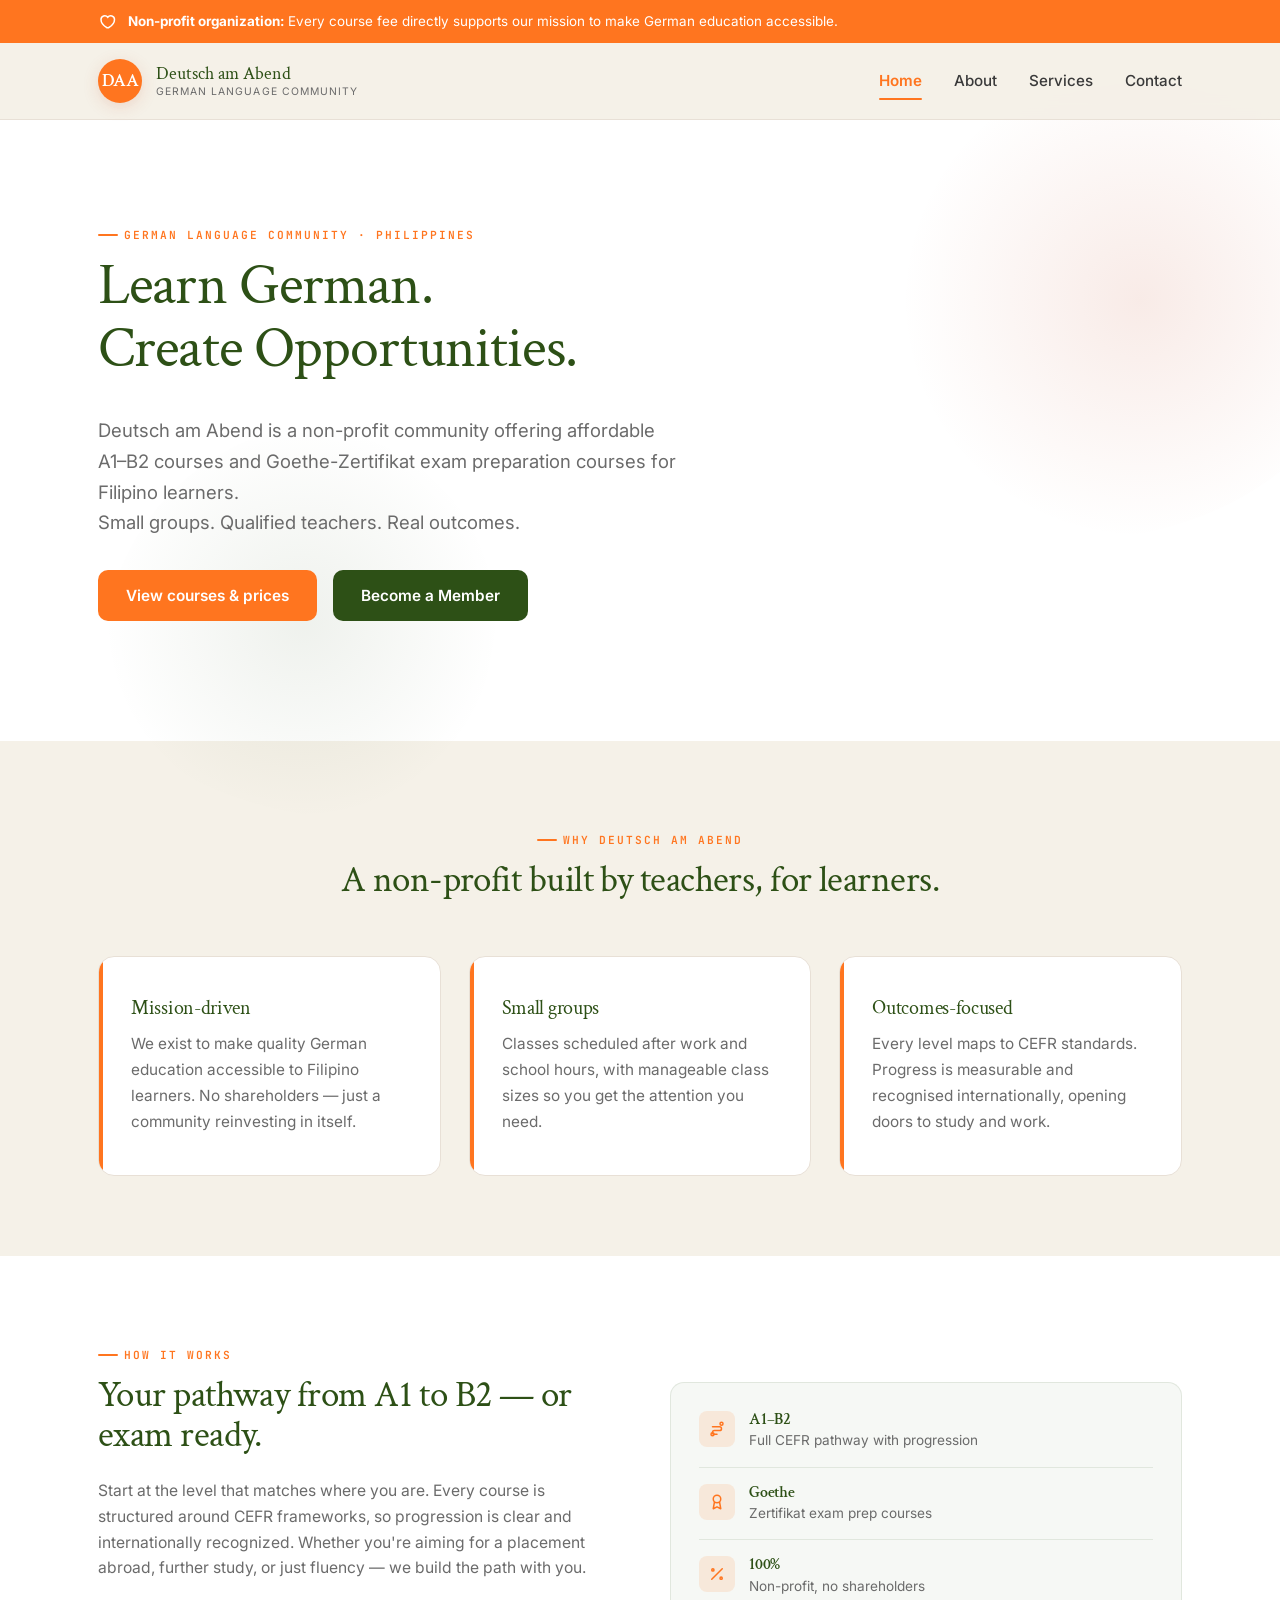
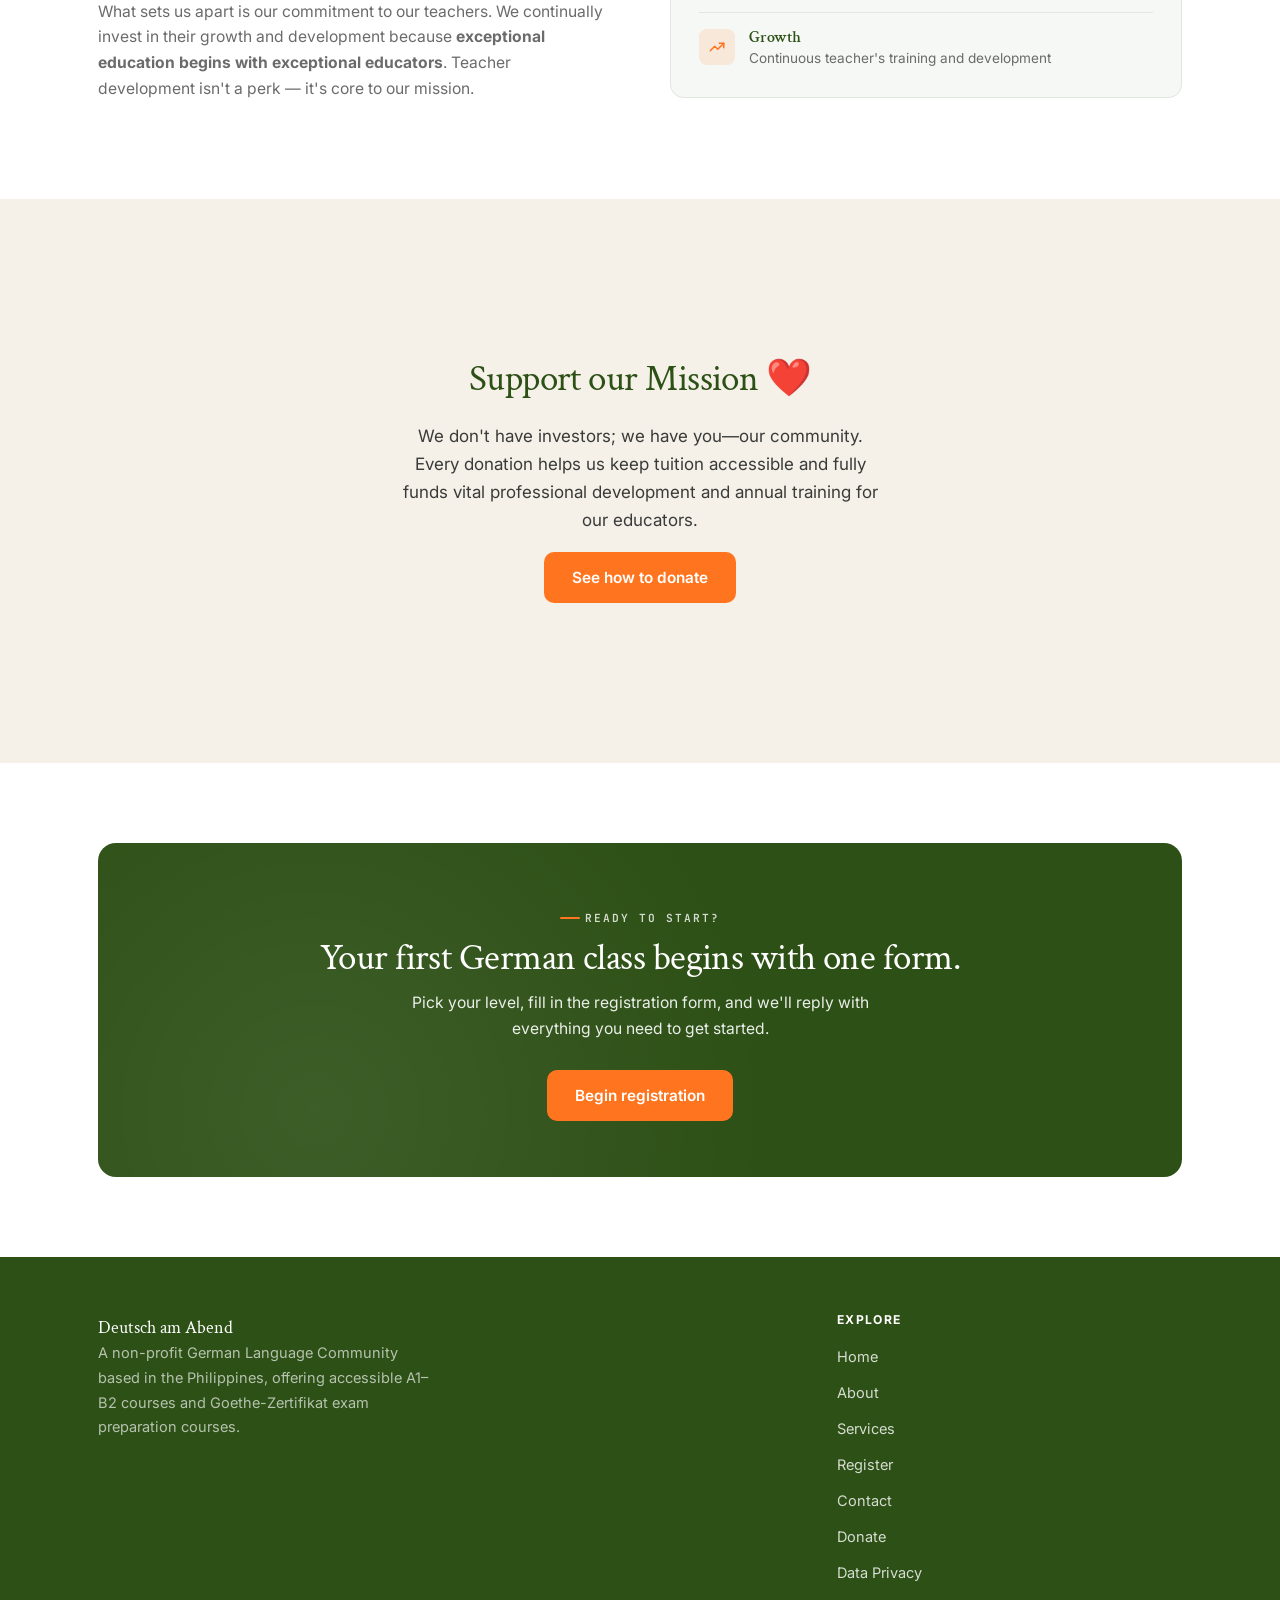
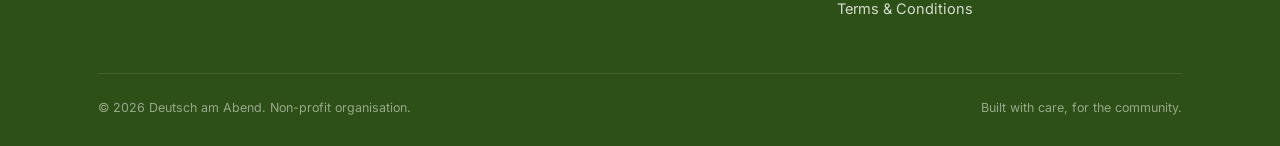
==== index.html @ a99c8fd9 "Add files via upload" ====
<!doctype html>
<html lang="en">
  <head>
    <meta charset="UTF-8" />
    <meta name="viewport" content="width=device-width, initial-scale=1.0" />
    <title>Deutsch am Abend — German Classes A1 to B2 & Exam Prep</title>
    <meta
      name="description"
      content="Learn German in the evening. A1–B2 courses and Goethe-Zertifikat prep from a non-profit community."
    />
    <link rel="preconnect" href="https://fonts.googleapis.com" />
    <link
      href="https://fonts.googleapis.com/css2?family=Crimson+Text:wght@400;600;700&family=Inter:wght@400;500;600;700&family=JetBrains+Mono:wght@500;700&display=swap"
      rel="stylesheet"
    />
    <link rel="stylesheet" href="assets/style.css" />
  </head>
  <body>
    <a href="#main" class="skip-link">Skip to main content</a>

    <div class="np-banner">
      <div class="container">
        <svg
          width="18"
          height="18"
          viewBox="0 0 24 24"
          fill="none"
          stroke="currentColor"
          stroke-width="2"
        >
          <path
            d="M12 21s-8-4.5-8-11a5 5 0 0 1 9-3 5 5 0 0 1 9 3c0 6.5-8 11-8 11z"
          />
        </svg>
        <span
          ><strong>Non-profit organization:</strong> Every course fee directly
          supports our mission to make German education accessible.</span
        >
      </div>
    </div>

    <header class="site-header">
      <div class="container">
        <a href="index.html" class="brand">
          <span class="brand-mark">DAA</span>
          <span class="brand-name"
            >Deutsch am Abend<small>German Language Community</small></span
          >
        </a>
        <button class="nav-toggle" aria-label="Open menu" aria-expanded="false">
          <svg
            viewBox="0 0 24 24"
            fill="none"
            stroke="currentColor"
            stroke-width="2"
          >
            <path d="M3 6h18M3 12h18M3 18h18" />
          </svg>
        </button>
        <nav class="main-nav" aria-label="Main">
          <a href="index.html" aria-current="page">Home</a>
          <a href="about.html">About</a>
          <a href="services.html">Services</a>
          <!-- <a href="registration.html">Register</a> -->
          <a href="contact.html">Contact</a>
        </nav>
      </div>
    </header>

    <main id="main">
      <section class="hero">
        <div class="container">
          <div class="hero-inner">
            <span class="eyebrow">German Language Community · Philippines</span>
            <h1>
              Learn German.<br />
              Create Opportunities.
            </h1>
            <p class="lede">
              Deutsch am Abend is a non-profit community offering affordable
              A1–B2 courses and Goethe-Zertifikat exam preparation courses for Filipino learners. <br>
              Small groups. Qualified teachers. Real outcomes.</p>
            </p>
            <div class="btn-row">
              <a href="services.html" class="btn btn-primary"
                >View courses & prices</a
              >
              <a href="services.html#membership" class="btn btn-secondary"
                >Become a Member</a
              >
            </div>
          </div>
        </div>
      </section>

      <section class="section-cream">
        <div class="container">
          <div class="section-head center">
            <span class="eyebrow">Why Deutsch am Abend</span>
            <h2>A non-profit built by teachers, for learners.</h2>
          </div>
          <div class="cards-grid">
            <div class="card">
              <h3>Mission-driven</h3>
              <p>
                We exist to make quality German education accessible to Filipino
                learners. No shareholders — just a community reinvesting in
                itself.
              </p>
            </div>
            <div class="card">
              <h3>Small groups</h3>
              <p>
                Classes scheduled after work and school hours, with manageable
                class sizes so you get the attention you need.
              </p>
            </div>
            <div class="card">
              <h3>Outcomes-focused</h3>
              <p>
                Every level maps to CEFR standards. Progress is measurable and
                recognised internationally, opening doors to study and work.
              </p>
            </div>
          </div>
        </div>
      </section>

      <section class="section-paper">
        <div class="container">
          <div class="split">
            <div>
              <span class="eyebrow">How it works</span>
              <h2>Your pathway from A1 to B2 — or exam ready.</h2>
              <p>
                Start at the level that matches where you are. Every course is
                structured around CEFR frameworks, so progression is clear and
                internationally recognized. Whether you're aiming for a
                placement abroad, further study, or just fluency — we build the
                path with you.
              </p>
              <p>
                What sets us apart is our commitment to our teachers. We
                continually invest in their growth and development because
                <strong>
                  exceptional education begins with exceptional
                  educators</strong
                >. Teacher development isn't a perk — it's core to our mission.
              </p>
            </div>
            <div class="stat-box">
              <div class="fact-list">
                <div class="fact-item">
                  <span class="fact-icon">
                    <svg
                      viewBox="0 0 24 24"
                      fill="none"
                      stroke="currentColor"
                      stroke-width="2"
                      stroke-linecap="round"
                      stroke-linejoin="round"
                    >
                      <circle cx="6" cy="19" r="2" />
                      <circle cx="18" cy="5" r="2" />
                      <path d="M12 19H8.5a2.5 2.5 0 0 1 0-5h7a2.5 2.5 0 0 0 0-5H6" />
                    </svg>
                  </span>
                  <div>
                    <h4>A1–B2</h4>
                    <p>Full CEFR pathway with progression</p>
                  </div>
                </div>
                <div class="fact-item">
                  <span class="fact-icon">
                    <svg
                      viewBox="0 0 24 24"
                      fill="none"
                      stroke="currentColor"
                      stroke-width="2"
                      stroke-linecap="round"
                      stroke-linejoin="round"
                    >
                      <circle cx="12" cy="8" r="5" />
                      <path d="M8.5 12.5 7 21l5-2.5 5 2.5-1.5-8.5" />
                    </svg>
                  </span>
                  <div>
                    <h4>Goethe</h4>
                    <p>Zertifikat exam prep courses</p>
                  </div>
                </div>
                <div class="fact-item">
                  <span class="fact-icon">
                    <svg
                      viewBox="0 0 24 24"
                      fill="none"
                      stroke="currentColor"
                      stroke-width="2"
                      stroke-linecap="round"
                      stroke-linejoin="round"
                    >
                      <path d="M19 5 5 19" />
                      <circle cx="6.5" cy="6.5" r="1.5" />
                      <circle cx="17.5" cy="17.5" r="1.5" />
                    </svg>
                  </span>
                  <div>
                    <h4>100%</h4>
                    <p>Non-profit, no shareholders</p>
                  </div>
                </div>
                <div class="fact-item">
                  <span class="fact-icon">
                    <svg
                      viewBox="0 0 24 24"
                      fill="none"
                      stroke="currentColor"
                      stroke-width="2"
                      stroke-linecap="round"
                      stroke-linejoin="round"
                    >
                      <path d="M3 17l6-6 4 4 8-8" />
                      <path d="M15 7h6v6" />
                    </svg>
                  </span>
                  <div>
                    <h4>Growth</h4>
                    <p>Continuous teacher's training and development</p>
                  </div>
                </div>
              </div>
            </div>
          </div>
        </div>
      </section>

      <section class="section-cream">
        <div class="container">
          <div class="donation-box">
            <h2>Support our Mission ❤️</h2>
            <p>
              We don't have investors; we have you—our community. <br />
              Every donation helps us keep tuition accessible and fully funds
              vital professional development and annual training for our
              educators.
            </p>
            <div class="donation-methods">
              <a href="donate.html" class="btn btn-primary"
                >See how to donate</a
              >
            </div>
          </div>
        </div>
      </section>

      <section class="section-paper">
        <div class="container">
          <div class="cta-band">
            <span class="eyebrow" style="color: rgba(255, 255, 255, 0.8)"
              >Ready to start?</span
            >
            <h2>Your first German class begins with one form.</h2>
            <p>
              Pick your level, fill in the registration form, and we'll reply
              with everything you need to get started.
            </p>
            <a href="registration.html" class="btn btn-primary"
              >Begin registration</a
            >
          </div>
        </div>
      </section>
    </main>

    <footer class="site-footer">
      <div class="container">
        <div class="footer-grid">
          <div class="footer-brand">
            <span class="brand-name" style="color: #fff">Deutsch am Abend</span>
            <p>
              A non-profit German Language Community based in the Philippines,
              offering accessible A1–B2 courses and Goethe-Zertifikat exam
              preparation courses.
            </p>
          </div>
          <div>
            <h4>Explore</h4>
            <ul>
              <li><a href="index.html">Home</a></li>
              <li><a href="about.html">About</a></li>
              <li><a href="services.html">Services</a></li>
              <li><a href="registration.html">Register</a></li>
              <li><a href="contact.html">Contact</a></li>
              <li><a href="donate.html">Donate</a></li>
              <li><a href="data-privacy.html">Data Privacy</a></li>
              <li><a href="terms.html">Terms &amp; Conditions</a></li>
            </ul>
          </div>
        </div>
        <div class="footer-bottom">
          <span>© 2026 Deutsch am Abend. Non-profit organisation.</span>
          <span>Built with care, for the community.</span>
        </div>
      </div>
    </footer>

    <script src="assets/main.js"></script>
  </body>
</html>
---- assets/style.css ----
/* ============================================================
   Deutsch am Abend v2 — Shared Stylesheet
   Theme: Warm terracotta & forest green, human-centered design
   ============================================================ */

:root {
  --orange: #ff751f; /* professional orange, primary accent */
  --orange-dark: #a84a2e;
  --forest: #2d5016; /* grounded forest green */
  --forest-light: #d4ddce;
  --cream: #f5f1e8; /* warm off-white background */
  --paper: #ffffff;
  --charcoal: #3a3a3a; /* body text */
  --slate: #6b6b6b; /* secondary text */
  --sage: #8ba888; /* soft green accent */
  --gold: #d4a574; /* warm highlight */
  --line: #e8e0d6; /* hairline borders */
  --shadow: 0 12px 40px rgba(45, 80, 22, 0.08);

  --display: "Crimson Text", Georgia, "Times New Roman", serif;
  --body: "Inter", -apple-system, BlinkMacSystemFont, "Segoe UI", sans-serif;
  --mono: "JetBrains Mono", "Courier New", monospace;
}

* {
  box-sizing: border-box;
}
html {
  scroll-behavior: smooth;
}

body {
  margin: 0;
  font-family: var(--body);
  background: var(--cream);
  color: var(--charcoal);
  line-height: 1.65;
  font-size: 17px;
  -webkit-font-smoothing: antialiased;
}

img {
  max-width: 100%;
  display: block;
}
a {
  color: inherit;
}

h1,
h2,
h3,
h4 {
  font-family: var(--display);
  font-weight: 500;
  letter-spacing: -0.015em;
  margin: 0 0 0.6em 0;
  color: var(--forest);
  line-height: 1.1;
}

h1 {
  font-size: clamp(2.2rem, 5vw, 3.6rem);
}
h2 {
  font-size: clamp(1.6rem, 3vw, 2.3rem);
}
h3 {
  font-size: 1.25rem;
}
h4 {
  font-size: 1rem;
}

p {
  margin: 0 0 1.1em 0;
}

.eyebrow {
  font-family: var(--mono);
  font-size: 0.7rem;
  letter-spacing: 0.18em;
  text-transform: uppercase;
  color: var(--orange);
  display: inline-flex;
  align-items: center;
  gap: 0.5em;
  margin-bottom: 0.9em;
  font-weight: 600;
}
.eyebrow::before {
  content: "";
  width: 20px;
  height: 2px;
  background: var(--orange);
  display: inline-block;
  border-radius: 2px;
}

.container {
  max-width: 1140px;
  margin: 0 auto;
  padding: 0 28px;
}

.skip-link {
  position: absolute;
  left: -9999px;
  top: auto;
  background: var(--forest);
  color: #fff;
  padding: 10px 16px;
  z-index: 999;
  border-radius: 0 0 6px 0;
  font-weight: 600;
}
.skip-link:focus {
  left: 0;
  top: 0;
}

:focus-visible {
  outline: 3px solid var(--orange);
  outline-offset: 3px;
  border-radius: 3px;
}

/* Header */
.site-header {
  position: sticky;
  top: 0;
  z-index: 100;
  background: rgba(245, 241, 232, 0.94);
  backdrop-filter: blur(10px);
  border-bottom: 1px solid var(--line);
}
.site-header .container {
  display: flex;
  align-items: center;
  justify-content: space-between;
  padding: 16px 28px;
  gap: 24px;
}
.brand {
  display: flex;
  align-items: center;
  gap: 14px;
  text-decoration: none;
  flex-shrink: 0;
}
.brand-mark {
  width: 44px;
  height: 44px;
  border-radius: 50%;
  background: var(--orange);

  /* linear-gradient(
    135deg,
    var(--orange) 60%,
    var(--orange-dark) 60%,
    var(--gold) 100%
  ); */

  display: flex;
  align-items: center;
  justify-content: center;
  color: #fff;
  font-family: var(--display);
  font-weight: 600;
  font-size: 1.1rem;
  flex-shrink: 0;
  box-shadow: 0 4px 16px rgba(200, 90, 58, 0.18);
}
.brand-name {
  font-family: var(--display);
  font-weight: 500;
  font-size: 1.15rem;
  color: var(--forest);
  line-height: 1.1;
}
.brand-name small {
  display: block;
  font-family: var(--body);
  font-weight: 400;
  font-size: 0.65rem;
  letter-spacing: 0.1em;
  text-transform: uppercase;
  color: var(--slate);
  margin-top: 2px;
}

nav.main-nav {
  display: flex;
  align-items: center;
  gap: 32px;
  flex-wrap: wrap;
}
nav.main-nav a {
  text-decoration: none;
  font-weight: 500;
  font-size: 0.95rem;
  color: var(--charcoal);
  position: relative;
  padding: 4px 0;
  transition: color 0.2s ease;
}
nav.main-nav a::after {
  content: "";
  position: absolute;
  left: 0;
  bottom: -3px;
  width: 0;
  height: 2.5px;
  background: var(--orange);
  border-radius: 2px;
  transition: width 0.28s ease;
}
nav.main-nav a:hover::after,
nav.main-nav a[aria-current="page"]::after {
  width: 100%;
}
nav.main-nav a[aria-current="page"] {
  color: var(--orange);
  font-weight: 600;
}

.lang-switch {
  display: flex;
  gap: 8px;
  font-family: var(--mono);
  font-size: 0.75rem;
  font-weight: 600;
}
.lang-switch a {
  text-decoration: none;
  padding: 6px 11px;
  border: 1.5px solid var(--line);
  border-radius: 6px;
  color: var(--slate);
  transition: all 0.2s ease;
}
.lang-switch a.active {
  background: var(--forest);
  color: #fff;
  border-color: var(--forest);
}
.lang-switch a:hover:not(.active) {
  border-color: var(--orange);
  color: var(--orange);
}

.nav-toggle {
  display: none;
}

@media (max-width: 760px) {
  .nav-toggle {
    display: inline-flex;
    align-items: center;
    justify-content: center;
    width: 40px;
    height: 40px;
    border: 1px solid var(--line);
    border-radius: 8px;
    background: transparent;
    cursor: pointer;
    color: var(--charcoal);
  }
  .nav-toggle svg {
    width: 20px;
    height: 20px;
  }
  nav.main-nav {
    display: none;
    position: absolute;
    top: 100%;
    left: 0;
    right: 0;
    background: var(--paper);
    border-bottom: 1px solid var(--line);
    flex-direction: column;
    align-items: flex-start;
    padding: 20px 28px 24px;
    gap: 18px;
    box-shadow: var(--shadow);
  }
  nav.main-nav.open {
    display: flex;
  }
  .lang-switch {
    order: 99;
    margin-top: 8px;
  }
}

/* Hero */
.hero {
  position: relative;
  /* overflow: hidden; */
  background: var(--paper);
  padding: 96px 0 120px;
}
.hero::before {
  content: "";
  position: absolute;
  top: -60px;
  right: -100px;
  width: 480px;
  height: 480px;
  background: radial-gradient(
    circle,
    rgba(200, 90, 58, 0.12) 0%,
    rgba(200, 90, 58, 0) 70%
  );
  border-radius: 40% 60% 70% 30% / 40% 50% 60% 50%;
  pointer-events: none;
}
.hero::after {
  content: "";
  position: absolute;
  bottom: -80px;
  left: 8%;
  width: 400px;
  height: 400px;
  background: radial-gradient(
    circle,
    rgba(45, 80, 22, 0.08) 0%,
    rgba(45, 80, 22, 0) 70%
  );
  border-radius: 60% 40% 30% 70% / 60% 30% 70% 40%;
  pointer-events: none;
}
.hero .container {
  position: relative;
  z-index: 2;
}
.hero-inner {
  max-width: 680px;
}
.hero h1 {
  color: var(--forest);
}
.hero p.lede {
  font-size: 1.16rem;
  color: var(--slate);
  max-width: 580px;
  margin-bottom: 32px;
}

.btn-row {
  display: flex;
  gap: 16px;
  flex-wrap: wrap;
  margin-top: 8px;
}

.btn {
  display: inline-flex;
  align-items: center;
  gap: 8px;
  padding: 13px 28px;
  border-radius: 10px;
  font-weight: 600;
  font-size: 0.96rem;
  text-decoration: none;
  border: none;
  cursor: pointer;
  transition: all 0.2s ease;
  font-family: var(--body);
}
.btn-primary {
  background: var(--orange);
  color: #fff;
}
.btn-primary:hover {
  background: var(--orange-dark);
  transform: translateY(-2px);
  box-shadow: 0 6px 20px rgba(200, 90, 58, 0.25);
}
.btn-secondary {
  background: #2d5016;
  color: #fff;
}
.btn-secondary:hover {
  background: var(--forest-light);
  transform: translateY(-2px);
  box-shadow: 0 6px 20px rgba(69, 119, 44, 0.25);
}
.btn-ghost {
  background: transparent;
  border: 2px solid var(--forest);
  color: var(--forest);
}
.btn-ghost:hover {
  background: var(--forest);
  color: #fff;
}

/* Sections */
section {
  padding: 80px 0;
}
.section-cream {
  background: var(--cream);
}
.section-paper {
  background: var(--paper);
}
.section-forest {
  background: var(--forest);
  color: #fff;
}
.section-forest h2,
.section-forest h3 {
  color: #fff;
}

.section-head {
  max-width: 660px;
  margin-bottom: 56px;
}
.section-head.center {
  margin-left: auto;
  margin-right: auto;
  text-align: center;
}

/* Cards */
.cards-grid {
  display: grid;
  grid-template-columns: repeat(3, 1fr);
  gap: 28px;
}
@media (max-width: 880px) {
  .cards-grid {
    grid-template-columns: 1fr;
  }
}

.card {
  background: var(--paper);
  border: 1px solid var(--line);
  border-radius: 16px;
  padding: 40px 32px;
  position: relative;
  overflow: hidden;
  transition:
    transform 0.2s ease,
    box-shadow 0.2s ease;
}
.card:hover {
  transform: translateY(-4px);
  box-shadow: var(--shadow);
}
.card::before {
  content: "";
  position: absolute;
  top: 0;
  left: 0;
  width: 4px;
  height: 100%;
  background: var(--orange);
}
.card h3 {
  margin-top: 0;
  color: var(--forest);
}
.card p {
  color: var(--slate);
  margin: 0;
  font-size: 0.96rem;
  line-height: 1.7;
}

/* Split layout */
.split {
  display: grid;
  grid-template-columns: 1fr 1fr;
  gap: 60px;
  align-items: center;
}
@media (max-width: 880px) {
  .split {
    grid-template-columns: 1fr;
    gap: 40px;
  }
}

.split h2 {
  color: var(--forest);
}
.split p {
  color: var(--slate);
  font-size: 0.98rem;
}

.stat-box {
  background: rgba(45, 80, 22, 0.04);
  border: 1px solid rgba(45, 80, 22, 0.1);
  border-radius: 14px;
  padding: 28px;
  margin-top: 24px;
}
.stat {
  display: grid;
  grid-template-columns: 1fr 1fr;
  gap: 20px;
  margin-bottom: 20px;
}
.stat:last-child {
  margin-bottom: 0;
}
.stat-num {
  font-family: var(--display);
  font-size: 2rem;
  color: var(--orange);
  line-height: 1;
  font-weight: 600;
}
.stat-label {
  font-size: 0.85rem;
  color: var(--slate);
  line-height: 1.5;
  align-self: center;
}

.fact-list {
  display: flex;
  flex-direction: column;
}
.fact-item {
  display: flex;
  gap: 14px;
  align-items: flex-start;
  padding: 16px 0;
  border-bottom: 1px solid rgba(45, 80, 22, 0.1);
}
.fact-item:first-child {
  padding-top: 0;
}
.fact-item:last-child {
  padding-bottom: 0;
  border-bottom: none;
}
.fact-icon {
  width: 36px;
  height: 36px;
  border-radius: 8px;
  background: rgba(255, 117, 31, 0.12);
  display: flex;
  align-items: center;
  justify-content: center;
  flex-shrink: 0;
}
.fact-icon svg {
  width: 18px;
  height: 18px;
  color: var(--orange);
}
.fact-item h4 {
  font-family: var(--display);
  font-weight: 600;
  font-size: 0.98rem;
  color: var(--forest);
  margin: 0 0 2px;
}
.fact-item p {
  font-size: 0.85rem;
  color: var(--slate);
  margin: 0;
  line-height: 1.5;
}

/* Course cards */
.course-grid {
  display: grid;
  grid-template-columns: repeat(4, 1fr);
  gap: 24px;
}
@media (max-width: 1000px) {
  .course-grid {
    grid-template-columns: repeat(2, 1fr);
  }
}
@media (max-width: 600px) {
  .course-grid {
    grid-template-columns: 1fr;
  }
}

.course-card {
  background: var(--paper);
  border: 1px solid var(--line);
  border-radius: 14px;
  padding: 32px 26px;
  display: flex;
  flex-direction: column;
  transition:
    transform 0.2s ease,
    box-shadow 0.2s ease;
  position: relative;
}
.course-card::before {
  content: "";
  position: absolute;
  top: 0;
  left: 0;
  right: 0;
  height: 3px;
  background: linear-gradient(90deg, var(--orange), var(--gold));
  border-radius: 14px 14px 0 0;
}
.course-card:hover {
  transform: translateY(-6px);
  box-shadow: var(--shadow);
}

.course-level {
  font-family: var(--mono);
  font-size: 0.7rem;
  letter-spacing: 0.15em;
  color: var(--orange);
  margin-bottom: 8px;
  font-weight: 700;
  text-transform: uppercase;
}
.course-card h3 {
  margin-top: 0;
  margin-bottom: 6px;
}
.course-card .desc {
  color: var(--slate);
  font-size: 0.93rem;
  flex-grow: 1;
  margin-bottom: 18px;
  line-height: 1.7;
}
.course-meta {
  display: grid;
  grid-template-columns: 1fr auto;
  gap: 16px;
  align-items: flex-end;
  padding: 16px 0;
  margin: 16px 0;
  border-top: 1px solid var(--line);
  border-bottom: 1px solid var(--line);
}
.price {
  font-family: var(--display);
  font-size: 1.6rem;
  color: var(--orange);
  font-weight: 600;
  line-height: 1;
}
.price small {
  font-family: var(--body);
  font-size: 0.7rem;
  color: var(--slate);
  font-weight: 400;
  display: block;
  margin-top: 4px;
}
.price-compare {
  display: flex;
  flex-direction: column;
  gap: 8px;
}
.price-row {
  display: flex;
  align-items: baseline;
  justify-content: space-between;
  gap: 10px;
  padding: 6px 10px;
  border-radius: 7px;
}
.price-row .price-row-label {
  font-family: var(--mono);
  font-size: 0.62rem;
  letter-spacing: 0.06em;
  text-transform: uppercase;
  font-weight: 700;
}
.price-row .price-row-amount {
  font-family: var(--display);
  font-weight: 700;
  white-space: nowrap;
}
.price-row.is-regular {
  background: transparent;
}
.price-row.is-regular .price-row-label {
  color: var(--slate);
}
.price-row.is-regular .price-row-amount {
  font-size: 1.05rem;
  color: var(--slate);
}
.price-row.is-member {
  background: rgba(255, 117, 31, 0.08);
  border: 1px solid rgba(255, 117, 31, 0.18);
}
.price-row.is-member .price-row-label {
  color: var(--orange-dark);
}
.price-row.is-member .price-row-amount {
  font-size: 1.35rem;
  color: var(--orange);
}
.price-row .price-unit {
  font-family: var(--body);
  font-size: 0.62rem;
  font-weight: 400;
  color: var(--slate);
}
.duration {
  font-size: 0.8rem;
  color: var(--slate);
  text-align: right;
  line-height: 1.5;
}
.course-card .btn {
  margin-top: 16px;
  width: 100%;
  justify-content: center;
}

.exam-card {
  grid-column: 1 / -1;
  background: linear-gradient(
    135deg,
    var(--forest) 0%,
    var(--forest-light) 100%
  );
  color: #fff;
  border: none;
  padding: 40px;
  display: grid;
  grid-template-columns: 2fr 1fr;
  gap: 40px;
  align-items: center;
}
.exam-card::before {
  display: none;
}
.exam-card h3 {
  color: #fff;
  margin-top: 0;
}
.exam-card .course-level {
  color: var(--gold);
}
.exam-card .desc {
  color: rgba(255, 255, 255, 0.85);
}
.exam-card .price {
  color: var(--gold);
}
.exam-card .duration {
  color: rgba(255, 255, 255, 0.8);
}
.exam-card .course-meta {
  border-color: rgba(255, 255, 255, 0.2);
}
@media (max-width: 760px) {
  .exam-card {
    grid-template-columns: 1fr;
    padding: 32px;
  }
}

.price-note {
  font-size: 0.83rem;
  color: var(--slate);
  margin-top: 28px;
  padding: 14px 20px;
  background: rgba(200, 90, 58, 0.06);
  border-left: 3px solid var(--orange);
  border-radius: 6px;
}

/* ========== SCHEDULE TABLE ========== */
.schedule-wrap {
  overflow-x: auto;
  margin: 1.5rem 0;
  border-radius: var(--radius);
  box-shadow: var(--shadow);
}
table.schedule {
  width: 100%;
  border-collapse: collapse;
  background: #fff;
  min-width: 640px;
}
table.schedule th,
table.schedule td {
  padding: 0.9rem 1rem;
  text-align: left;
  border-bottom: 1px solid var(--border);
}
table.schedule th {
  background: #2d5016;
  color: #fff;
  font-weight: 600;
  font-family: "Crimson Text", serif;
  font-size: 1.05rem;
}
table.schedule tr:last-child td {
  border-bottom: 0;
}
table.schedule tr:nth-child(even) td {
  background: var(--cream);
}
.admin-note {
  background: var(--green-light);
  border-left: 4px solid var(--green);
  padding: 1rem 1.25rem;
  border-radius: 6px;
  font-size: 0.92rem;
  color: var(--green-dark);
  margin-top: 1rem;
}
/* Included features */
.included {
  display: grid;
  grid-template-columns: repeat(3, 1fr);
  gap: 28px;
  margin-top: 24px;
}
@media (max-width: 880px) {
  .included {
    grid-template-columns: 1fr;
  }
}
.included-item {
  display: flex;
  gap: 16px;
  align-items: flex-start;
}
.included-item svg {
  flex-shrink: 0;
  margin-top: 2px;
  color: var(--orange);
  width: 22px;
  height: 22px;
}
.included-item strong {
  display: block;
  font-family: var(--display);
  color: var(--forest);
  margin-bottom: 4px;
  font-weight: 600;
}
.included-item p {
  margin: 0;
  color: var(--slate);
  font-size: 0.92rem;
  line-height: 1.6;
}

/* Form */
.form-shell {
  background: var(--paper);
  border: 1px solid var(--line);
  border-radius: 16px;
  padding: 48px;
  box-shadow: 0 4px 16px rgba(0, 0, 0, 0.06);
  max-width: 800px;
  margin: 0 auto;
}
@media (max-width: 600px) {
  .form-shell {
    padding: 32px 24px;
  }
}

fieldset {
  border: none;
  margin: 0 0 36px 0;
  padding: 0;
}
fieldset legend {
  font-family: var(--display);
  font-weight: 600;
  color: var(--forest);
  font-size: 1.1rem;
  padding: 0;
  margin-bottom: 20px;
  border-bottom: 2px solid var(--orange);
  width: 100%;
  padding-bottom: 12px;
}

.field {
  margin-bottom: 22px;
}
.field label {
  display: block;
  font-weight: 600;
  font-size: 0.89rem;
  color: var(--charcoal);
  margin-bottom: 8px;
}
.field input[type="text"],
.field input[type="email"],
.field input[type="tel"],
.field select,
.field textarea {
  width: 100%;
  padding: 12px 14px;
  border: 1.5px solid var(--line);
  border-radius: 10px;
  font-family: var(--body);
  font-size: 0.96rem;
  background: var(--cream);
  color: var(--charcoal);
  transition: all 0.2s ease;
}
.field input:focus,
.field select:focus,
.field textarea:focus {
  border-color: var(--orange);
  background: var(--paper);
  outline: none;
  box-shadow: 0 0 0 3px rgba(200, 90, 58, 0.1);
}
.field textarea {
  min-height: 120px;
  resize: vertical;
}

.field-row {
  display: grid;
  grid-template-columns: 1fr 1fr;
  gap: 20px;
}
@media (max-width: 560px) {
  .field-row {
    grid-template-columns: 1fr;
  }
}
.field-row-3 {
  display: grid;
  grid-template-columns: 1fr 1fr 1fr;
  gap: 20px;
}
@media (max-width: 700px) {
  .field-row-3 {
    grid-template-columns: 1fr;
  }
}

.radio-grid {
  display: grid;
  grid-template-columns: repeat(2, 1fr);
  gap: 12px;
}
@media (max-width: 560px) {
  .radio-grid {
    grid-template-columns: 1fr;
  }
}
.radio-card {
  border: 1.5px solid var(--line);
  border-radius: 10px;
  padding: 12px 14px;
  display: flex;
  align-items: center;
  gap: 10px;
  cursor: pointer;
  font-size: 0.92rem;
  background: var(--cream);
  transition: all 0.2s ease;
}
.radio-card:hover {
  border-color: var(--orange);
  background: rgba(200, 90, 58, 0.04);
}
.radio-card input {
  accent-color: var(--orange);
  width: 16px;
  height: 16px;
  flex-shrink: 0;
  cursor: pointer;
}
.radio-card input:checked + span {
  color: var(--forest);
  font-weight: 600;
}

.required-mark {
  color: var(--orange);
}

.form-foot {
  display: flex;
  align-items: center;
  justify-content: space-between;
  gap: 20px;
  flex-wrap: wrap;
  margin-top: 12px;
}
.form-note {
  font-size: 0.82rem;
  color: var(--slate);
  max-width: 380px;
}

.form-status {
  padding: 16px;
  border-radius: 10px;
  margin-bottom: 20px;
  display: none;
  font-size: 0.9rem;
}
.form-status.error {
  background: rgba(200, 90, 58, 0.1);
  border-left: 3px solid var(--orange);
  color: var(--orange);
  display: block;
}
.form-status.success {
  background: rgba(45, 80, 22, 0.1);
  border-left: 3px solid var(--forest);
  color: var(--forest);
  display: block;
}

/* Nonprofit banner */
.np-banner {
  background: var(--orange);
  color: #fff;
}
.np-banner .container {
  display: flex;
  align-items: center;
  gap: 12px;
  padding: 12px 28px;
  font-size: 0.84rem;
  line-height: 1.4;
}
.np-banner svg {
  flex-shrink: 0;
  width: 18px;
  height: 18px;
}

/* Footer */
footer.site-footer {
  background: var(--forest);
  color: rgba(255, 255, 255, 0.8);
  padding: 56px 0 28px;
}
.footer-grid {
  display: grid;
  grid-template-columns: 2fr 1fr;
  gap: 48px;
  margin-bottom: 40px;
}
@media (max-width: 760px) {
  .footer-grid {
    grid-template-columns: 1fr;
    gap: 32px;
  }
}
.footer-grid h4 {
  color: #fff;
  font-size: 0.76rem;
  letter-spacing: 0.12em;
  text-transform: uppercase;
  font-family: var(--body);
  margin-bottom: 18px;
  font-weight: 700;
}
.footer-grid ul {
  list-style: none;
  margin: 0;
  padding: 0;
}
.footer-grid li {
  margin-bottom: 12px;
  font-size: 0.91rem;
}
.footer-grid a {
  text-decoration: none;
  color: inherit;
  transition: color 0.2s ease;
}
.footer-grid a:hover {
  color: var(--orange);
}
.footer-brand p {
  color: rgba(255, 255, 255, 0.65);
  font-size: 0.91rem;
  line-height: 1.7;
  max-width: 340px;
}
.footer-bottom {
  border-top: 1px solid rgba(255, 255, 255, 0.1);
  padding-top: 24px;
  display: flex;
  justify-content: space-between;
  flex-wrap: wrap;
  gap: 16px;
  font-size: 0.78rem;
  color: rgba(255, 255, 255, 0.5);
}

/* CTA band */
.cta-band {
  background: #2d5016;
  color: #fff;
  border-radius: 18px;
  padding: 56px 48px;
  text-align: center;
  position: relative;
  overflow: hidden;
}
.cta-band::before {
  content: "";
  position: absolute;
  inset: 0;
  background: radial-gradient(
    circle at 20% 80%,
    rgba(255, 255, 255, 0.08),
    transparent 50%
  );
}
.cta-band > * {
  position: relative;
  z-index: 2;
}
.cta-band h2 {
  color: #fff;
  margin-bottom: 12px;
}
.cta-band p {
  color: rgba(255, 255, 255, 0.9);
  max-width: 500px;
  margin: 0 auto 28px;
  font-size: 0.98rem;
}
.cta-band .btn {
  margin: 0 auto;
}
@media (max-width: 600px) {
  .cta-band {
    padding: 40px 28px;
  }
}

/* Donation box */
.donation-box {
  /* border: 1px solid var(--line); */
  border-radius: 14px;
  padding: 40px;
  text-align: center;
  margin: 40px 0;
}
.donation-box h3 {
  color: var(--forest);
  margin-top: 0;
  font-size: 1.3rem;
}
.donation-box p {
  color: var(--charcoal);
  margin: 0 0 18px;
  max-width: 500px;
  margin-left: auto;
  margin-right: auto;
}
.donation-methods {
  display: flex;
  justify-content: center;
  gap: 12px;
  flex-wrap: wrap;
}
.donation-method {
  background: rgba(255, 255, 255, 0.2);
  border: 1px solid rgba(255, 255, 255, 0.4);
  border-radius: 8px;
  padding: 10px 16px;
  font-size: 0.85rem;
  color: #fff;
  text-decoration: none;
  transition: all 0.2s ease;
}
.donation-method:hover {
  background: rgba(255, 255, 255, 0.3);
  transform: translateY(-1px);
}

/* Membership */
.membership-card {
  background: var(--forest);
  color: #fff;
  border-radius: 14px;
  padding: 44px;
  margin-top: 30px;
}
.membership-card h3 {
  color: #fff;
  font-size: 1.5rem;
  margin-bottom: 6px;
}
.membership-card .member-tagline {
  color: var(--orange);
  font-family: var(--mono);
  font-size: 0.75rem;
  letter-spacing: 0.1em;
  text-transform: uppercase;
  font-weight: 700;
  margin-bottom: 18px;
}
.membership-card p {
  color: rgba(255, 255, 255, 0.88);
}
.membership-pricing {
  background: rgba(255, 255, 255, 0.06);
  border: 1px solid rgba(255, 255, 255, 0.14);
  border-radius: 12px;
  padding: 6px 24px;
  margin-top: 20px;
}
.membership-price-row {
  display: flex;
  align-items: baseline;
  gap: 12px;
  padding: 16px 0;
}
.membership-price-row + .membership-price-row {
  border-top: 1px solid rgba(255, 255, 255, 0.12);
}
.membership-price-row .price-amount {
  font-family: var(--display);
  font-size: 1.7rem;
  font-weight: 700;
  color: var(--orange);
  line-height: 1;
  flex-shrink: 0;
}
.membership-price-row .price-for {
  font-size: 0.88rem;
  color: rgba(255, 255, 255, 0.78);
}
@media (max-width: 480px) {
  .membership-price-row {
    flex-direction: column;
    gap: 2px;
  }
}
.membership-benefit-list {
  list-style: none;
  margin: 20px 0;
  padding: 0;
  display: grid;
  grid-template-columns: 1fr 1fr;
  gap: 12px;
}
@media (max-width: 600px) {
  .membership-benefit-list {
    grid-template-columns: 1fr;
  }
}
.membership-benefit-list li {
  display: flex;
  align-items: flex-start;
  gap: 10px;
  font-size: 0.9rem;
  color: rgba(255, 255, 255, 0.92);
}
.membership-benefit-list svg {
  flex-shrink: 0;
  margin-top: 2px;
  color: var(--orange);
}
.membership-steps {
  background: rgba(255, 255, 255, 0.08);
  border-radius: 10px;
  padding: 22px 24px;
  margin-top: 24px;
}
.membership-steps ol {
  margin: 10px 0 0;
  padding-left: 20px;
  color: rgba(255, 255, 255, 0.92);
  font-size: 0.9rem;
  line-height: 1.8;
}
.membership-steps strong {
  color: #fff;
}

/* ---------- Donate page ---------- */
.donate-grid {
  display: grid;
  grid-template-columns: 1.1fr 0.9fr;
  gap: 40px;
  align-items: start;
}
@media (max-width: 900px) {
  .donate-grid {
    grid-template-columns: 1fr;
  }
}

.impact-list {
  display: flex;
  flex-direction: column;
  gap: 16px;
  margin-top: 28px;
}
.impact-item {
  background: var(--paper);
  border: 1px solid var(--line);
  border-radius: 12px;
  padding: 22px 24px;
  display: flex;
  gap: 18px;
  align-items: flex-start;
}
.impact-icon {
  width: 44px;
  height: 44px;
  border-radius: 10px;
  background: rgba(255, 117, 31, 0.12);
  display: flex;
  align-items: center;
  justify-content: center;
  flex-shrink: 0;
  font-size: 1.3rem;
}
.impact-item h3 {
  font-size: 1.02rem;
  margin: 0 0 4px;
  color: var(--forest);
}
.impact-item p {
  margin: 0;
  color: var(--slate);
  font-size: 0.92rem;
}

.testimonial-box {
  background: var(--forest);
  color: #fff;
  border-radius: 12px;
  padding: 30px 28px;
  margin-top: 28px;
  position: relative;
}
.testimonial-box .quote-mark {
  color: var(--orange);
  font-family: var(--display);
  font-size: 2.4rem;
  line-height: 1;
  display: block;
  margin-bottom: 6px;
}
.testimonial-box p {
  font-family: var(--display);
  font-style: italic;
  font-size: 1.08rem;
  line-height: 1.55;
  color: #fff;
  margin: 0 0 14px;
}
.testimonial-box cite {
  font-style: normal;
  font-size: 0.85rem;
  color: rgba(255, 255, 255, 0.7);
}

.bank-box {
  background: var(--paper);
  border: 1px solid var(--line);
  border-radius: 12px;
  padding: 26px 28px;
  margin-top: 28px;
}
.bank-box h3 {
  font-size: 1.05rem;
  margin: 0 0 6px;
  display: flex;
  align-items: center;
  gap: 8px;
}
.bank-box > p {
  color: var(--slate);
  font-size: 0.88rem;
  margin: 0 0 18px;
}
.bank-row {
  display: flex;
  justify-content: space-between;
  align-items: center;
  gap: 14px;
  padding: 12px 0;
  border-top: 1px solid var(--line);
  font-size: 0.9rem;
}
.bank-row:first-of-type {
  border-top: none;
}
.bank-row .bank-label {
  color: var(--slate);
  flex-shrink: 0;
}
.bank-row .bank-value {
  font-family: var(--mono);
  font-weight: 600;
  color: var(--charcoal);
  text-align: right;
}
.copy-btn {
  font-family: var(--body);
  font-size: 0.74rem;
  font-weight: 600;
  color: var(--forest);
  background: var(--cream);
  border: 1px solid var(--line);
  border-radius: 6px;
  padding: 4px 10px;
  cursor: pointer;
  flex-shrink: 0;
  transition: all 0.15s ease;
}
.copy-btn:hover {
  border-color: var(--orange);
  color: var(--orange-dark);
}
.copy-btn.copied {
  background: var(--forest);
  color: #fff;
  border-color: var(--forest);
}
.bank-admin-note {
  margin-top: 16px;
  padding: 10px 14px;
  background: rgba(255, 117, 31, 0.06);
  border-left: 3px solid var(--orange);
  border-radius: 6px;
  font-size: 0.8rem;
  color: var(--orange-dark);
}

/* Donation widget (sticky form) */
.donate-widget {
  background: var(--paper);
  border-radius: 16px;
  border-top: 4px solid var(--orange);
  box-shadow: var(--shadow);
  padding: 32px;
  position: sticky;
  top: 100px;
}
@media (max-width: 900px) {
  .donate-widget {
    position: static;
  }
}
.donate-widget h2 {
  font-size: 1.5rem;
  margin-bottom: 6px;
}
.donate-widget > p {
  color: var(--slate);
  font-size: 0.9rem;
  margin-bottom: 22px;
}

.freq-toggle {
  display: flex;
  background: var(--cream);
  border-radius: 9px;
  padding: 4px;
  margin-bottom: 22px;
}
.freq-toggle button {
  flex: 1;
  border: none;
  background: transparent;
  padding: 10px 0;
  border-radius: 7px;
  font-family: var(--body);
  font-weight: 600;
  font-size: 0.88rem;
  color: var(--slate);
  cursor: pointer;
  transition: all 0.15s ease;
}
.freq-toggle button.active {
  background: var(--paper);
  color: var(--forest);
  box-shadow: 0 1px 4px rgba(0, 0, 0, 0.08);
}

.donate-widget label.field-label {
  display: block;
  font-weight: 600;
  font-size: 0.85rem;
  color: var(--charcoal);
  margin-bottom: 10px;
}

.amount-grid {
  display: grid;
  grid-template-columns: repeat(4, 1fr);
  gap: 8px;
  margin-bottom: 14px;
}
.amount-btn {
  border: 1.5px solid var(--line);
  background: var(--cream);
  border-radius: 8px;
  padding: 10px 0;
  font-family: var(--body);
  font-weight: 600;
  font-size: 0.92rem;
  color: var(--charcoal);
  cursor: pointer;
  transition: all 0.15s ease;
}
.amount-btn:hover {
  border-color: var(--orange);
}
.amount-btn.active {
  background: var(--sage);
  border-color: var(--sage);
  color: #fff;
}

.amount-slider-row {
  display: flex;
  align-items: center;
  gap: 10px;
  margin-bottom: 20px;
}
.amount-slider-row .currency-prefix {
  font-family: var(--mono);
  font-weight: 700;
  color: var(--slate);
  font-size: 0.85rem;
}
.amount-slider-row input[type="range"] {
  flex: 1;
  accent-color: var(--orange);
}

.donate-total {
  background: rgba(139, 168, 136, 0.18);
  border-radius: 10px;
  padding: 16px 18px;
  display: flex;
  justify-content: space-between;
  align-items: center;
  margin-bottom: 22px;
}
.donate-total .total-label {
  font-size: 0.85rem;
  color: var(--forest);
  font-weight: 600;
}
.donate-total .total-amount {
  font-family: var(--display);
  font-size: 1.5rem;
  font-weight: 700;
  color: var(--orange-dark);
}

.donate-widget .field {
  margin-bottom: 16px;
}
.donate-widget .field label {
  display: block;
  font-weight: 600;
  font-size: 0.85rem;
  color: var(--charcoal);
  margin-bottom: 6px;
}
.donate-widget .field input,
.donate-widget .field textarea {
  width: 100%;
  padding: 11px 13px;
  border: 1.5px solid var(--line);
  border-radius: 8px;
  font-family: var(--body);
  font-size: 0.9rem;
  background: var(--cream);
  color: var(--charcoal);
}
.donate-widget .field input:focus,
.donate-widget .field textarea:focus {
  border-color: var(--orange);
  background: var(--paper);
  outline: none;
  box-shadow: 0 0 0 2.5px rgba(255, 117, 31, 0.1);
}
.donate-widget .field textarea {
  min-height: 80px;
  resize: vertical;
}

.receipt-check {
  display: flex;
  align-items: flex-start;
  gap: 9px;
  margin-bottom: 20px;
  font-size: 0.86rem;
  color: var(--slate);
}
.receipt-check input {
  margin-top: 3px;
  accent-color: var(--orange);
  width: 15px;
  height: 15px;
  flex-shrink: 0;
}

.terms-check {
  display: flex;
  align-items: flex-start;
  gap: 10px;
  margin: 8px 0 24px;
  font-size: 0.9rem;
  color: var(--charcoal);
}
.terms-check input {
  margin-top: 4px;
  accent-color: var(--orange);
  width: 16px;
  height: 16px;
  flex-shrink: 0;
  cursor: pointer;
}
.terms-check label {
  cursor: pointer;
}
.terms-check a {
  color: var(--orange-dark);
  font-weight: 600;
  text-decoration: none;
}
.terms-check a:hover {
  text-decoration: underline;
}

.donate-widget .btn {
  width: 100%;
  justify-content: center;
  padding: 14px 0;
}
.donate-widget .alt-contact {
  text-align: center;
  margin-top: 14px;
  font-size: 0.82rem;
  color: var(--slate);
}
.donate-widget .alt-contact a {
  color: var(--orange-dark);
  font-weight: 600;
  text-decoration: none;
}

/* ---------- Policy / legal content ---------- */
.policy-content {
  max-width: 760px;
  margin: 0 auto;
}
.policy-content .updated-date {
  font-family: var(--mono);
  font-size: 0.78rem;
  color: var(--slate);
  margin-bottom: 40px;
}
.policy-content h2 {
  font-size: 1.4rem;
  margin-top: 44px;
  margin-bottom: 14px;
  padding-top: 28px;
  border-top: 1px solid var(--line);
}
.policy-content h2:first-of-type {
  margin-top: 0;
  padding-top: 0;
  border-top: none;
}
.policy-content h3 {
  font-size: 1.05rem;
  color: var(--forest);
  margin-top: 24px;
  margin-bottom: 8px;
}
.policy-content p {
  color: var(--charcoal);
  font-size: 0.98rem;
}
.policy-content ul {
  margin: 0 0 1.1em 0;
  padding-left: 22px;
  color: var(--charcoal);
}
.policy-content li {
  margin-bottom: 8px;
  font-size: 0.97rem;
}
.policy-content li strong {
  color: var(--forest);
}
.policy-content a {
  color: var(--orange-dark);
  text-decoration: none;
  font-weight: 600;
}
.policy-content a:hover {
  text-decoration: underline;
}
.policy-content .policy-note {
  background: rgba(255, 117, 31, 0.06);
  border-left: 3px solid var(--orange);
  border-radius: 6px;
  padding: 14px 18px;
  font-size: 0.88rem;
  color: var(--slate);
  margin: 28px 0;
}
.policy-toc {
  background: var(--paper);
  border: 1px solid var(--line);
  border-radius: 12px;
  padding: 24px 28px;
  margin-bottom: 40px;
}
.policy-toc h2 {
  font-size: 0.95rem;
  text-transform: uppercase;
  letter-spacing: 0.06em;
  font-family: var(--body);
  font-weight: 700;
  color: var(--slate);
  margin: 0 0 12px;
  padding: 0;
  border: none;
}
.policy-toc ol {
  margin: 0;
  padding-left: 20px;
  columns: 2;
  column-gap: 24px;
}
@media (max-width: 600px) {
  .policy-toc ol {
    columns: 1;
  }
}
.policy-toc li {
  font-size: 0.9rem;
  margin-bottom: 8px;
}
.policy-toc a {
  color: var(--charcoal);
  text-decoration: none;
  font-weight: 500;
}
.policy-toc a:hover {
  color: var(--orange-dark);
}

/* Misc */
.visually-hidden {
  position: absolute;
  width: 1px;
  height: 1px;
  overflow: hidden;
  clip: rect(0, 0, 0, 0);
  white-space: nowrap;
}

@media (prefers-reduced-motion: reduce) {
  * {
    transition: none !important;
    animation: none !important;
  }
  html {
    scroll-behavior: auto;
  }
}
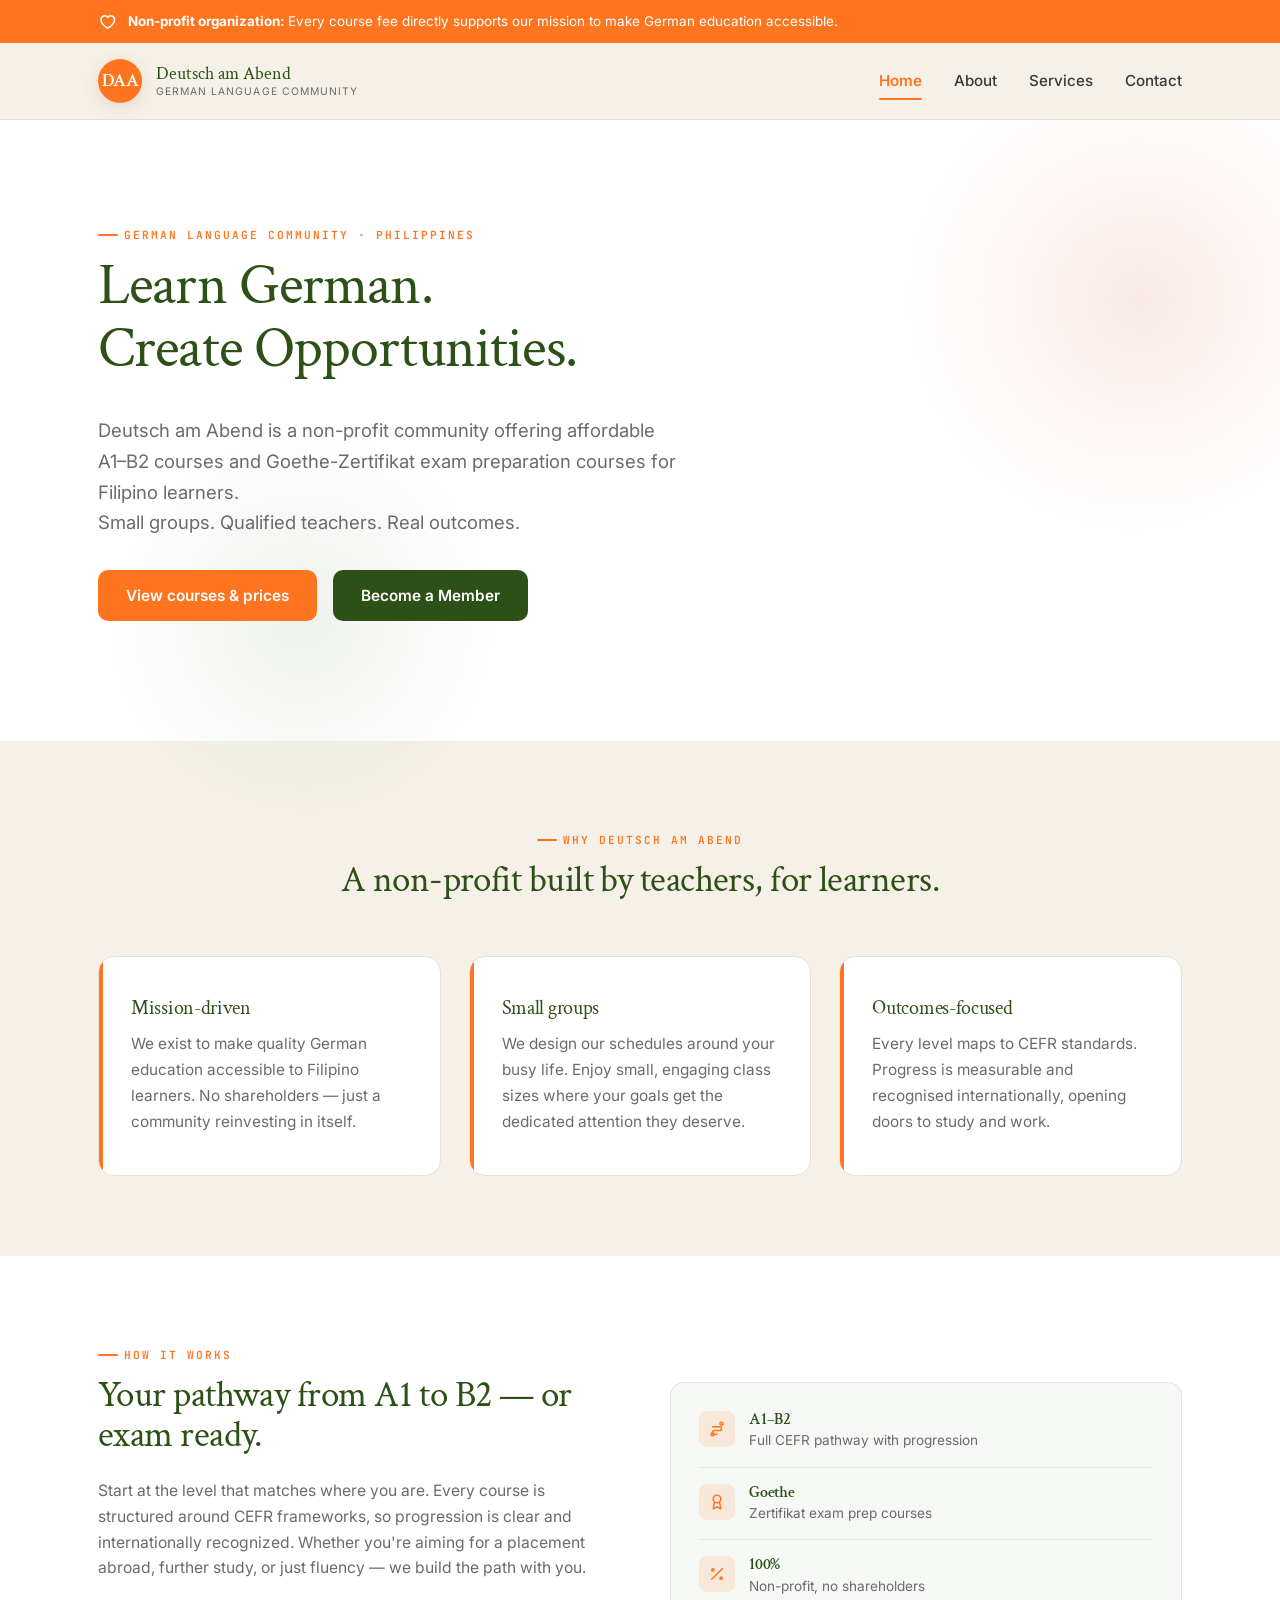
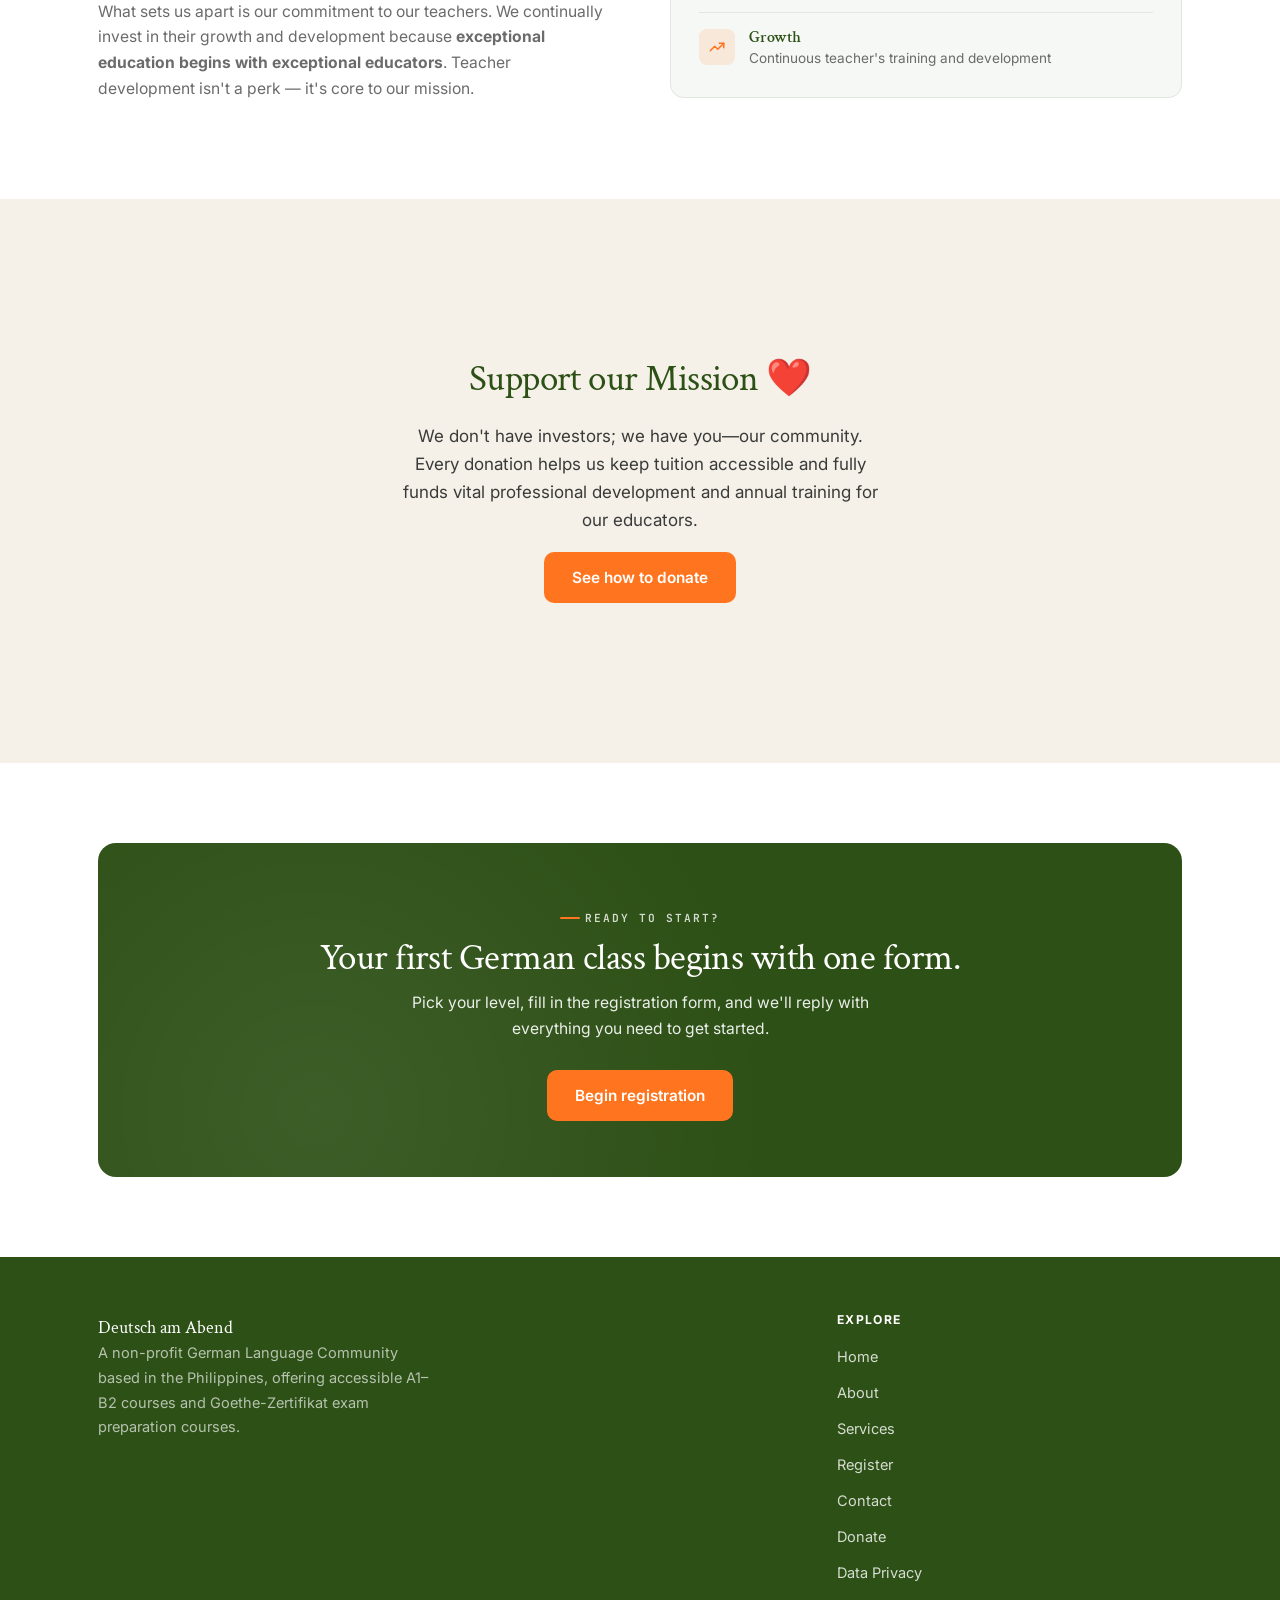
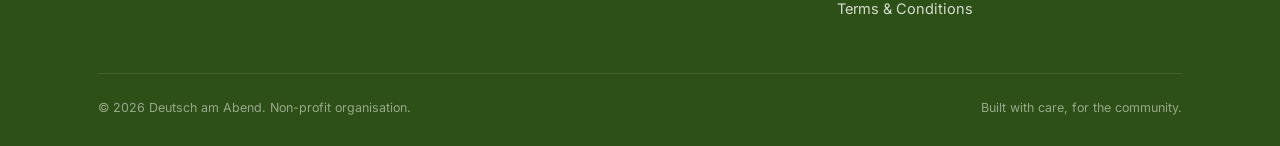
==== commit 42a773f9: "Update index.html" ====
--- a/index.html
+++ b/index.html
@@ -111,8 +111,7 @@
             <div class="card">
               <h3>Small groups</h3>
               <p>
-                Classes scheduled after work and school hours, with manageable
-                class sizes so you get the attention you need.
+                We design our schedules around your busy life. Enjoy small, engaging class sizes where your goals get the dedicated attention they deserve.
               </p>
             </div>
             <div class="card">
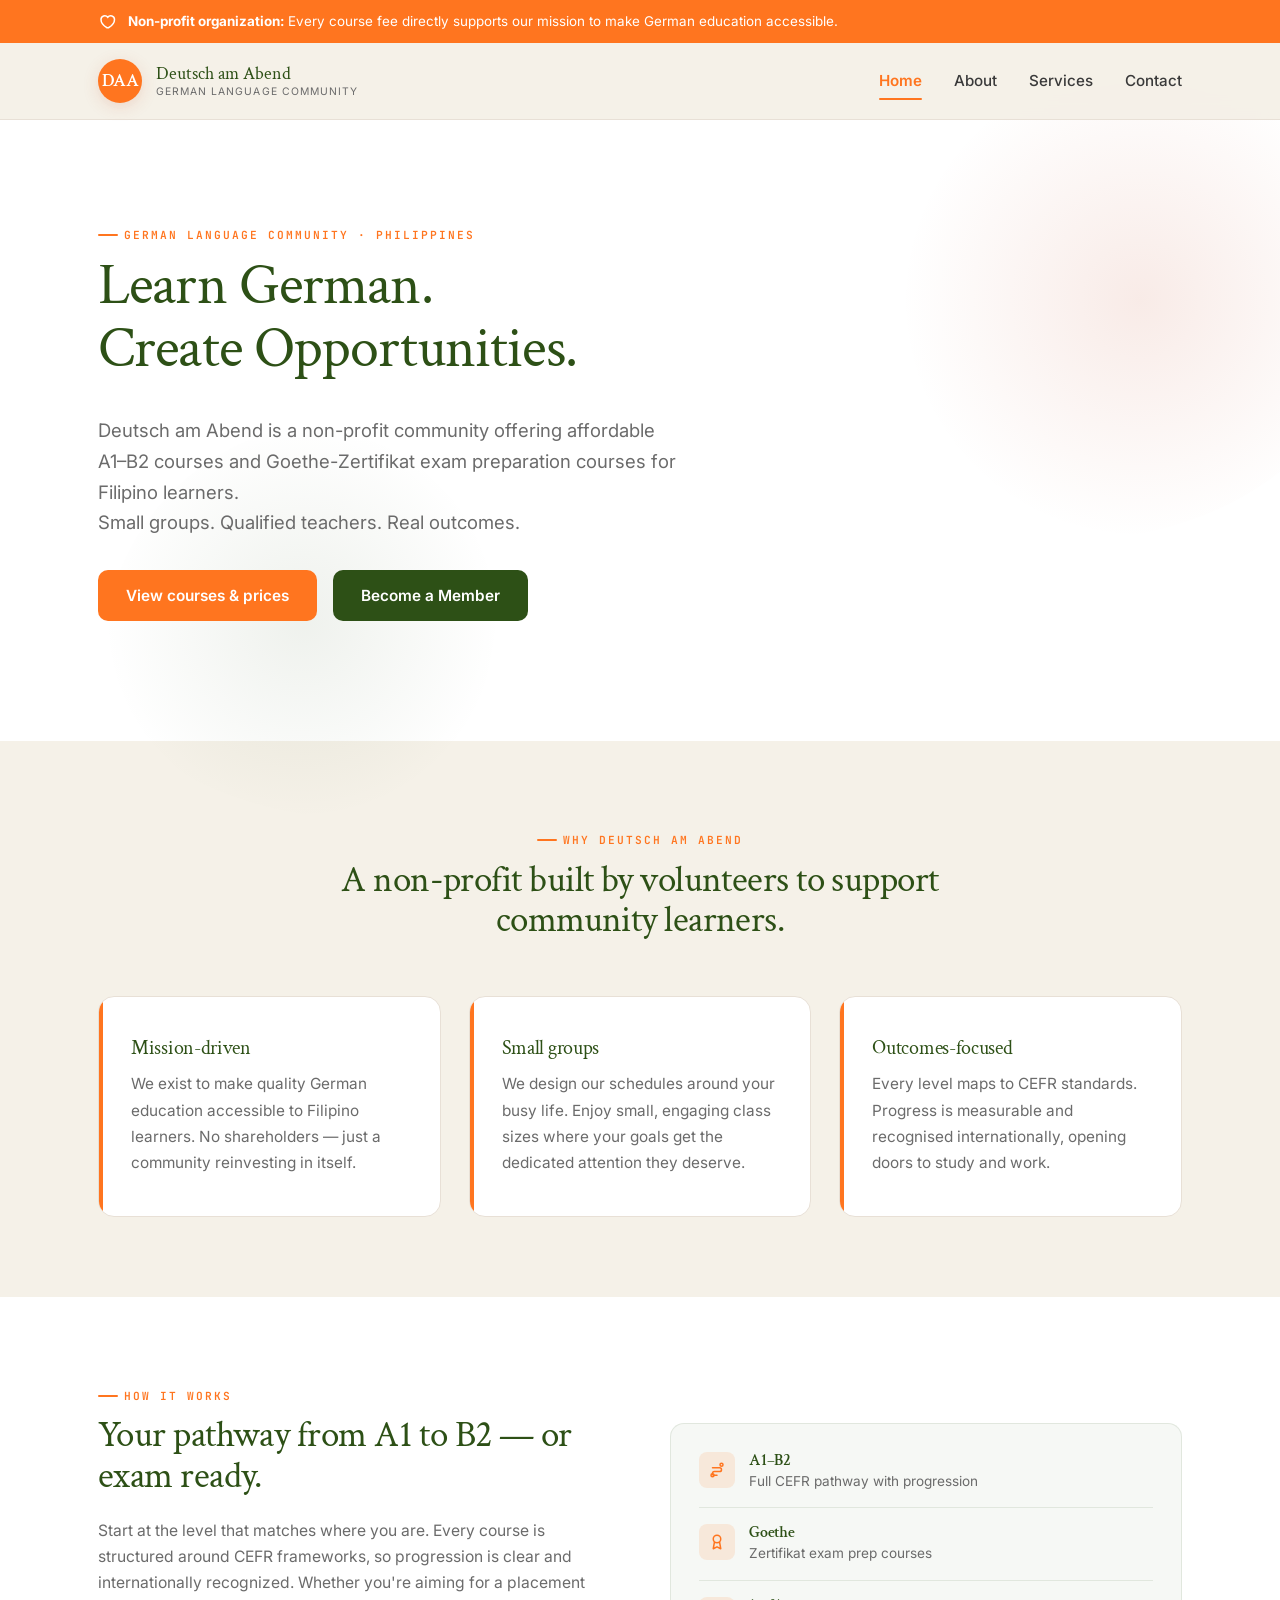
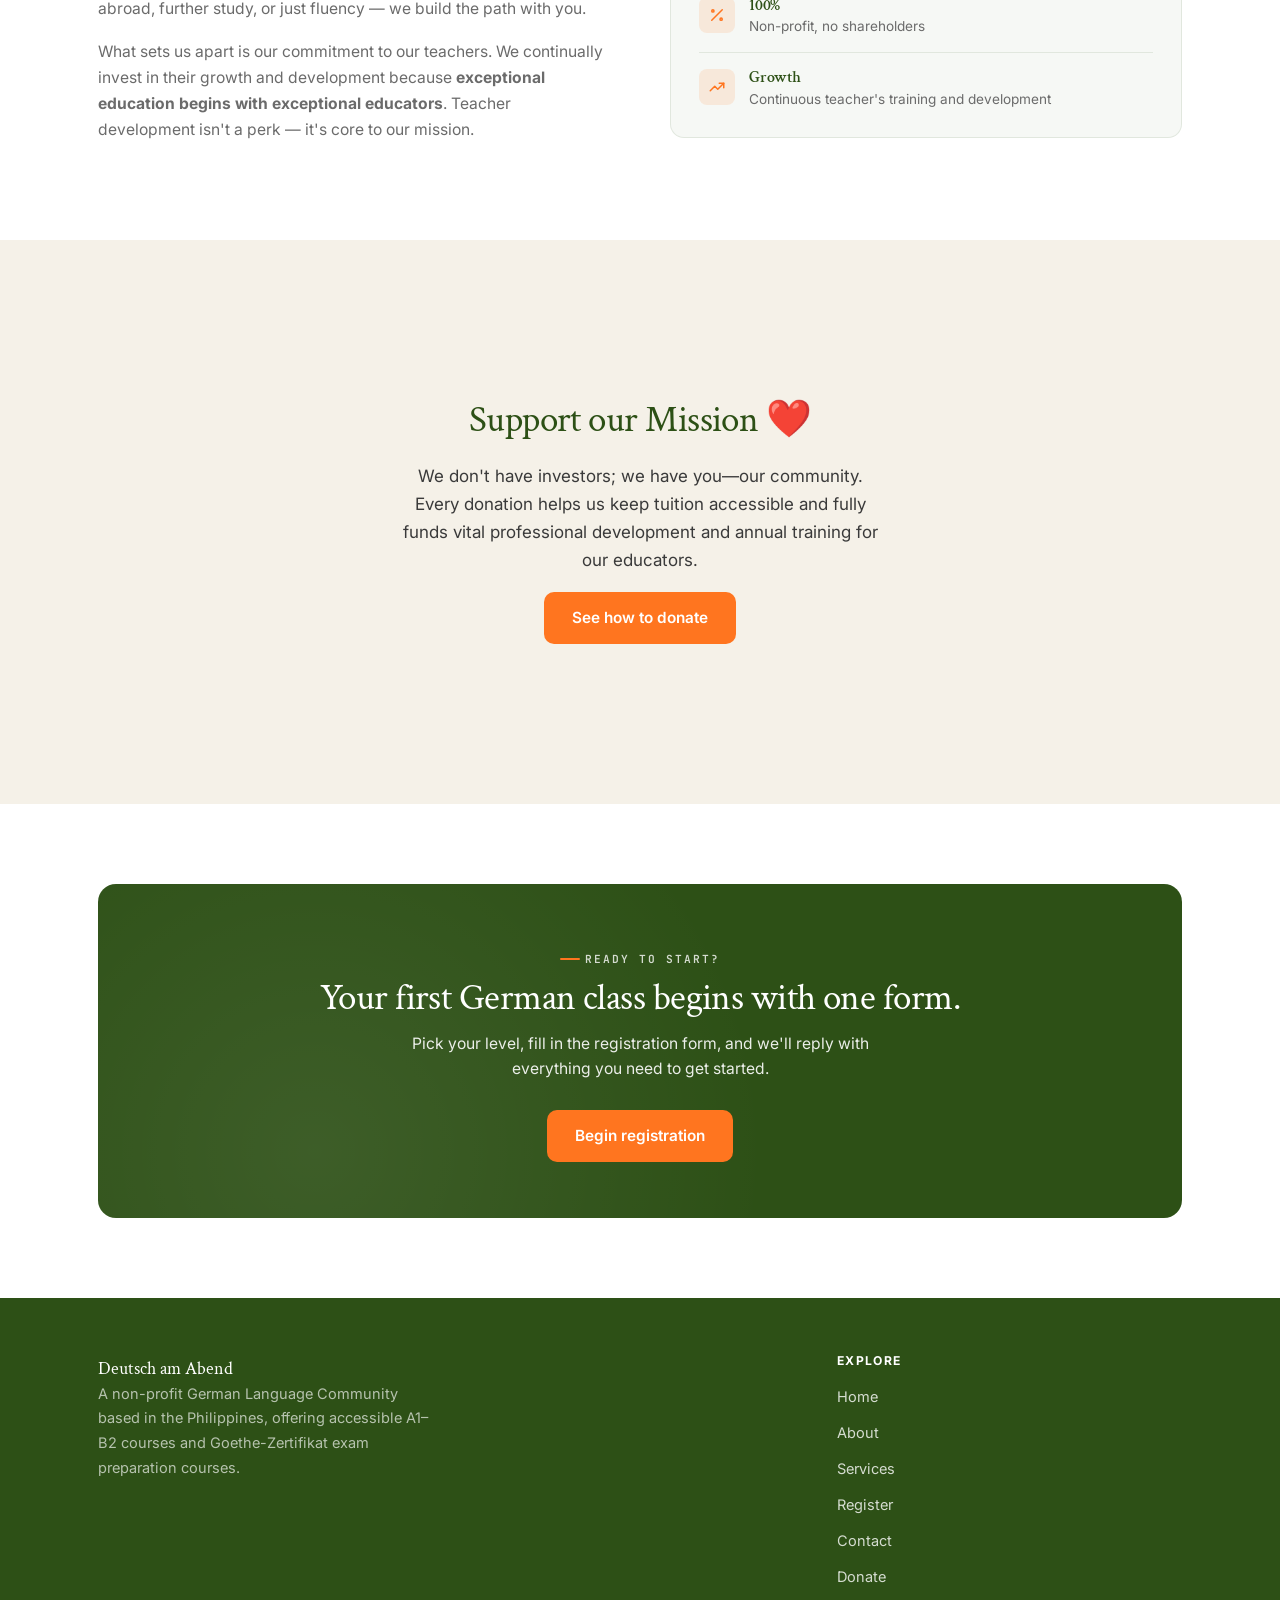
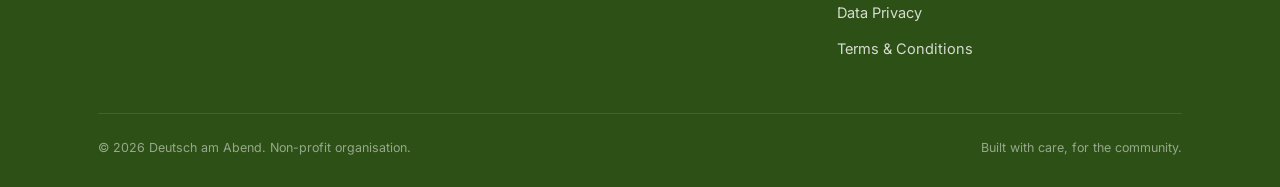
==== commit e15adcdf: "update" ====
--- a/index.html
+++ b/index.html
@@ -97,7 +97,7 @@
         <div class="container">
           <div class="section-head center">
             <span class="eyebrow">Why Deutsch am Abend</span>
-            <h2>A non-profit built by teachers, for learners.</h2>
+            <h2>A non-profit built by volunteers to support community learners.</h2>
           </div>
           <div class="cards-grid">
             <div class="card">
